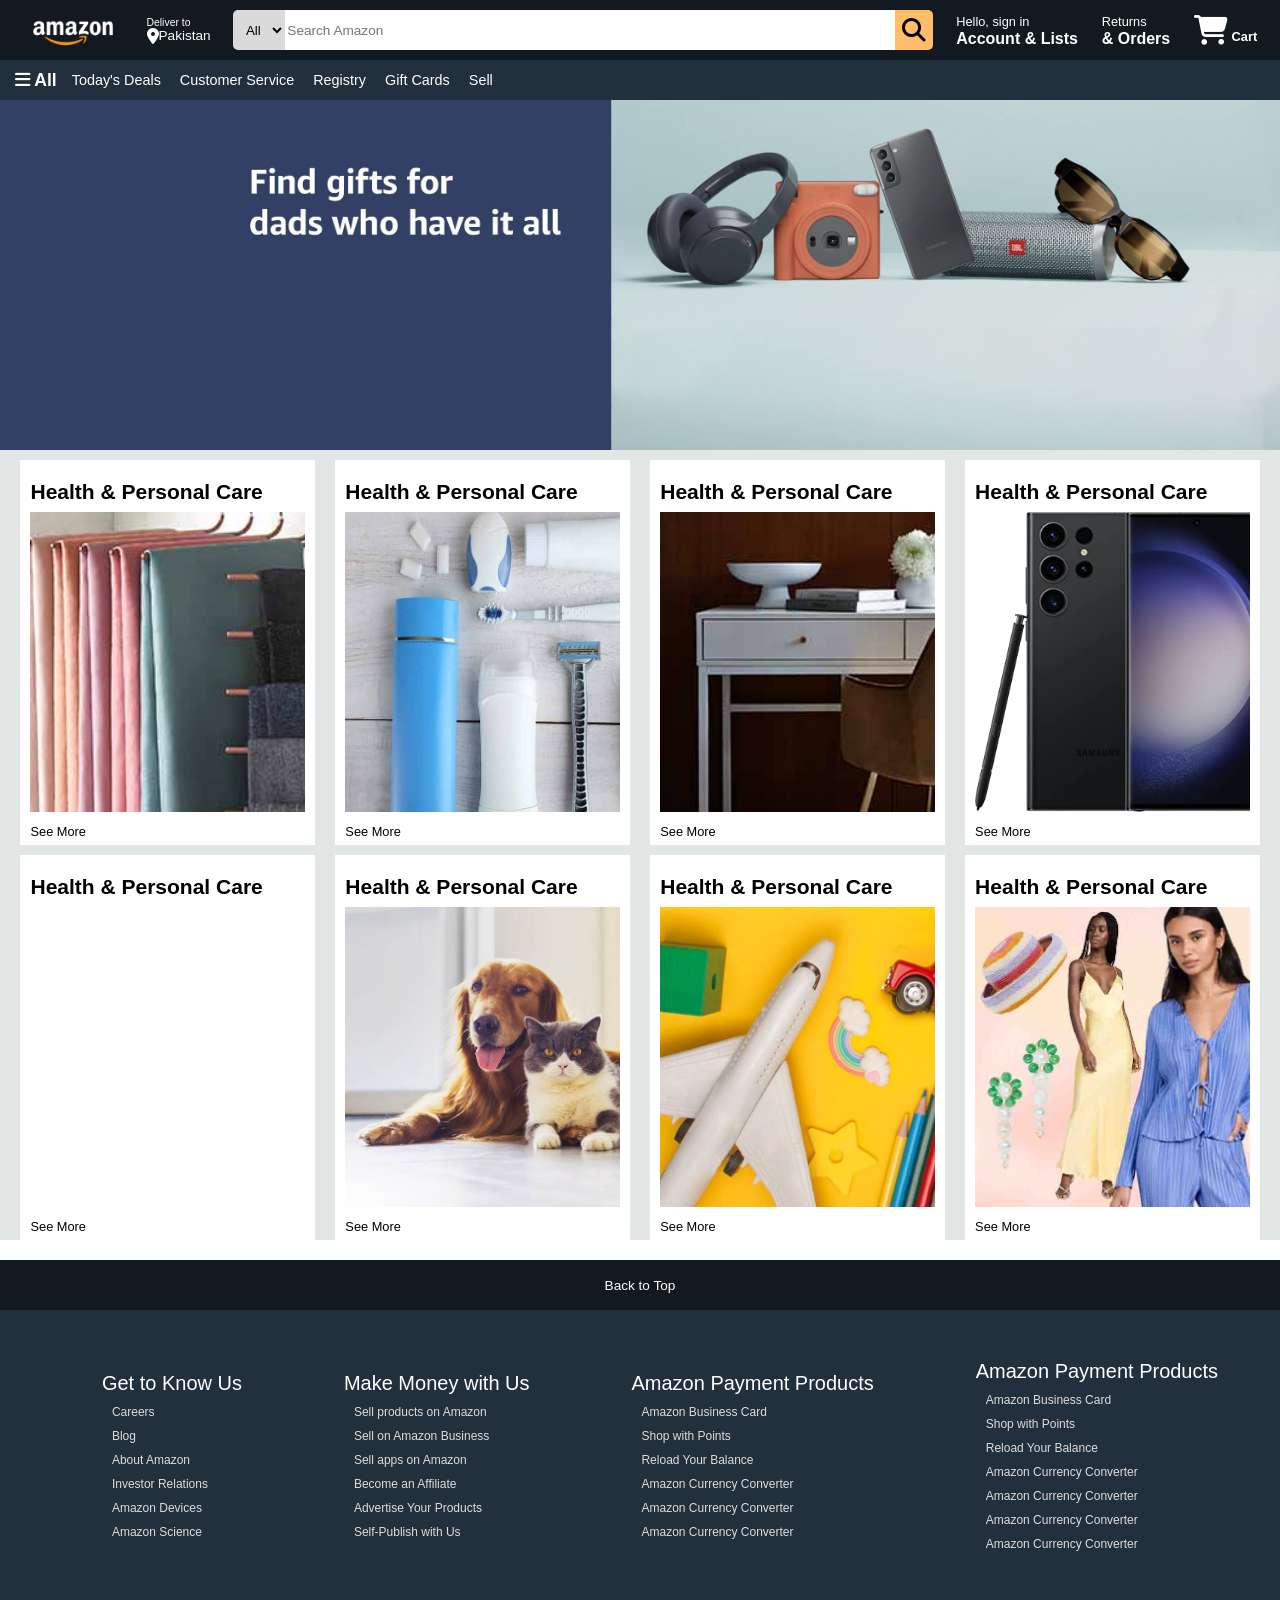
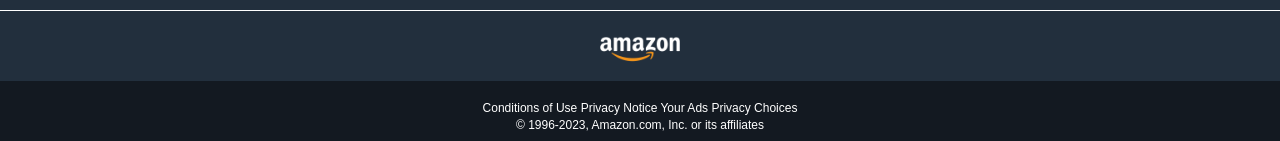
==== index.html @ ba128ec3 "all files" ====
<!DOCTYPE html>
<html lang="en">

<head>
    <meta charset="UTF-8">
    <meta name="viewport" content="width=device-width, initial-scale=1.0">
    <title>Amazon</title>
    <link rel="stylesheet" href="index.css">
    <link rel="stylesheet" href="https://cdnjs.cloudflare.com/ajax/libs/font-awesome/6.4.2/css/all.min.css"
        integrity="sha512-z3gLpd7yknf1YoNbCzqRKc4qyor8gaKU1qmn+CShxbuBusANI9QpRohGBreCFkKxLhei6S9CQXFEbbKuqLg0DA=="
        crossorigin="anonymous" referrerpolicy="no-referrer" />
</head>

<body>
    <header>
        <div class="navbar">
            <div class="nav-logo border">
                <div class="logo"></div>
            </div>
            <div class="nav-address border">
                <p class="add-first">Deliver to</p>
                <div class="nav-location">
                    <i class="fa-solid fa-location-dot"></i>
                    <p class="add-second">Pakistan</p>
                </div>
            </div>
            <div class="nav-search">
                <select class="nav-select">
                    <option>All</option>
                </select>
                <input class="search-input" placeholder="Search Amazon" type="text">
                <div class="search-icon">
                    <i class="fa-solid fa-magnifying-glass"></i>
                </div>
            </div>
            <div class="nav-signin border">
                <p><span>Hello, sign in</span></p>
                <p class="nav-p">Account & Lists</p>
            </div>
            <div class="nav-return border">
                <p><span>Returns</span></p>
                <p class="nav-p"> & Orders</p>
            </div>
            <div class="nav-cart border">
                <i class="fa-solid fa-cart-shopping"></i>
                Cart
            </div>
        </div>
        <div class="panel ">
            <div class="panel-icon">
                <i class="fa-solid fa-bars"></i>
                All
            </div>
            <div class="panel-ops">
                <p>Today's Deals</p>
                <p> Customer Service</p>
                <p> Registry</p>
                <p>Gift Cards </p>
                <p>Sell</p>
            </div>
        </div>
    </header>
    <main>
        <div class="hero-section">
            <div class="hero-img">
                <div class="image" style="background-image: url('/images/hero_image.jpg');">
                </div>
            </div>
            <div class="shop-section">
                <div class="box">
                    <div class="box-content">
                        <h4 style="font-size: 21px;">Health & Personal Care</h4>
                        <div class="box-img" style="background-image: url('/images/box1_image.jpg');"></div>
                        <div class="box-link">
                            <span>See More</span>
                        </div>
                    </div>
                </div>
                <div class="box">
                    <div class="box-content">
                        <h4 style="font-size: 21px;">Health & Personal Care</h4>
                        <div class="box-img" style="background-image: url('/images/box2_image.jpg');"></div>
                        <div class="box-link">
                            <span>See More</span>
                        </div>
                    </div>
                </div>
                <div class="box">
                    <div class="box-content">
                        <h4 style="font-size: 21px;">Health & Personal Care</h4>
                        <div class="box-img" style="background-image: url('/images/box3_image.jpg');"></div>
                        <div class="box-link">
                            <span>See More</span>
                        </div>
                    </div>
                </div>
                <div class="box">
                    <div class="box-content">
                        <h4 style="font-size: 21px;">Health & Personal Care</h4>
                        <div class="box-img" style="background-image: url('/images/box4_image.jpg');"></div>
                        <div class="box-link">
                            <span>See More</span>
                        </div>
                    </div>
                </div>
                <div class="box">
                    <div class="box-content">
                        <h4 style="font-size: 21px;">Health & Personal Care</h4>
                        <div class="box-img" style="background-image: url('/images/box5_image.jpg');"></div>
                        <div class="box-link">
                            <span>See More</span>
                        </div>
                    </div>
                </div>
                <div class="box">
                    <div class="box-content">
                        <h4 style="font-size: 21px;">Health & Personal Care</h4>
                        <div class="box-img" style="background-image: url('/images/box6_image.jpg');"></div>
                        <div class="box-link">
                            <span>See More</span>
                        </div>
                    </div>
                </div>
                <div class="box">
                    <div class="box-content">
                        <h4 style="font-size: 21px;">Health & Personal Care</h4>
                        <div class="box-img" style="background-image: url('/images/box7_image.jpg');"></div>
                        <div class="box-link">
                            <span>See More</span>
                        </div>
                    </div>
                </div>
                <div class="box">
                    <div class="box-content">
                        <h4 style="font-size: 21px;">Health & Personal Care</h4>
                        <div class="box-img" style="background-image: url('/images/box8_image.jpg');"></div>
                        <div class="box-link">
                            <span>See More</span>
                        </div>
                    </div>
                </div>
            </div>
        </div>
    </main>
    <footer>
        <div class="panel-1">
            <p>Back to Top</p>
        </div>
        <div class="panel-2">
            <ul>
                <p>Get to Know Us</p>
                <a>Careers</a>
                <a>Blog</a>
                <a>About Amazon</a>
                <a>Investor Relations</a>
                <a>Amazon Devices</a>
                <a>Amazon Science</a>
            </ul>
            <ul>
                <p> Make Money with Us</p>
                <a>Sell products on Amazon</a>
                <a>Sell on Amazon Business</a>
                <a>Sell apps on Amazon</a>
                <a>Become an Affiliate</a>
                <a>Advertise Your Products</a>
                <a>Self-Publish with Us</a>
            </ul>
            <ul>
                <p> Amazon Payment Products</p>
                <a>Amazon Business Card</a>
                <a>Shop with Points</a>
                <a>Reload Your Balance</a>
                <a>Amazon Currency Converter</a>
                <a>Amazon Currency Converter</a>
                <a>Amazon Currency Converter</a>
            </ul>
            <ul>
                <p> Amazon Payment Products</p>
                <a>Amazon Business Card</a>
                <a>Shop with Points</a>
                <a>Reload Your Balance</a>
                <a>Amazon Currency Converter</a>
                <a>Amazon Currency Converter</a>
                <a>Amazon Currency Converter</a>
                <a>Amazon Currency Converter</a>
            </ul>
        </div>
        <div class="panel-3">
            <div class="logo-panel-3"></div>
        </div>
        <div class="panel-4">
            <div class="text-footer">
                <a>Conditions of Use</a>
                <a>Privacy Notice</a>
                <a>Your Ads Privacy Choices</a>
            </div>
            <div class="copyright">
                <p>© 1996-2023, Amazon.com, Inc. or its affiliates</p>
            </div>
        </div>
    </footer>
</body>

</html>
---- index.css ----
* {
    margin: 0;
    font-family: Arial, Helvetica, sans-serif;
    border: border-box;
}

.navbar {
    height: 60px;
    background-color: #131921;
    color: white;
    display: flex;
    align-items: center;
    justify-content: space-evenly;
}

.nav-logo {
    height: 50px;
    width: 100px;
}

.logo {
    height: 50px;
    width: 100%;
    background-image: url("./images/amazon_logo.png");
    background-size: cover;
}

.border{
    border: 1.5px solid transparent;
    /* border-radius: 10px; */
}

.border:hover{
    border: 1.5px solid white;
}

/* navbar -- address box  */

.add-first{
    font-size: 0.65rem;
    /* margin-left: 10px; */
}

.add-second{
    font-size: 0.85rem;
}

.nav-location{
    display: flex;
}


/* nav --- search box */

.nav-search{
    display: flex;
    /* background-color: aqua; */
    height: 40px;
    width: 700px;
    border: none;
}

.nav-select{
    text-align: center;
    width: 60px;
    border: none;
    height: 40px;
    background-color: #DADADA;
    border-top-left-radius: 5px;
    border-bottom-left-radius: 5px;
  
}

.search-input{
    width: 100%;
    font-size: 0.85rem;
    border: none;

}

.nav-search:hover{
    border: 2px solid orange;
    border-radius: 5px;
}

.search-icon{
    display: flex;
    width: 45px;
    /* height: 40; */
    align-items: center;
    justify-content: center;
    border-top-right-radius: 5px;
    border-bottom-right-radius: 5px;
    font-size: 1.5rem;
    background-color: #febd68;
    color: black;

}


/* nav  signin box */


span{
    font-size: 0.8rem;
}

.nav-p{
    font-weight: 550;
}

/* nav cart */

.nav-cart i {
    font-size: 30px;
}

.nav-cart{
    font-size: 0.8rem;
    font-weight: 650;
}

/* panel */

.panel{
    background-color: #222f3d;
    display: flex;
    align-items: center;
    /* justify-content: space-evenly; */
    color: white;
    height: 40px;
    font-size: 0.9rem;
    font-weight: 500;
}
.panel-ops{
    width: 70%;

}

.panel-ops p {
    display: inline;
    margin-left: 15px;

}

.panel-icon{
    margin-left: 15px;
    font-size: 1.1rem;
    font-weight: 600;
}

/* hero  section */

.hero-section{
    width: 100%;
    height: auto;
}

.hero-img{
    width: 100%;
    height: 350px;
}

.image{
    background-size: cover;
    width: 100%;
    height: 100%;
}

/* shop section */

.shop-section{
    display: flex;
    justify-content: space-evenly;
    align-items:flex-end;
    flex-wrap: wrap;
    background-color: #e2e7e6;
}

.box{
    width: 23%;
    height: 350px;
    background-color: white;
    padding: 20px 0px 15px ;
    margin-top: 10px;
}

.box-img{
    background-size: cover;
    height: 300px;
    margin-top: 8px;
    
}

.box-content{
    margin-right: 10px;
    margin-left: 10px;
}

.box-link {
    margin-top: 10px;
}

/* footer section */

footer{
    margin-top: 20px;
}

.panel-1{
    background-color: #131921;
    height: 50px;
    font-size: 0.85rem;
    color: white;
    display: flex;
    align-items: center;
    justify-content: center;
}

.panel-2{
    background-color: #222f3d;
    height: 300px;
    color: white;
    display: flex;
    align-items: center;
    justify-content: space-evenly;
}

ul p{
    font-size: 20px;
}

ul a{
    display: block;
    font-size: 0.75rem;
    margin: 10px;
    color: #dddddd;
}

.panel-3{
    background-color: #222f3d;
    color: #DADADA;
    border-top: 0.5px solid white;
    height: 70px;
    display: flex;
    justify-content: center;
    align-items: center;
}

.logo-panel-3{
    height: 50px;
    width: 100px;
    background-image: url("./images/amazon_logo.png");
    background-size: cover;
}

.panel-4{
    height: 60px;
    background-color: #131921;
    color: white;
    font-size: 0.75rem;
    text-align: center;
}

.text-footer{
    padding-top: 20px;
}

.copyright{
    padding-top: 3px;
}
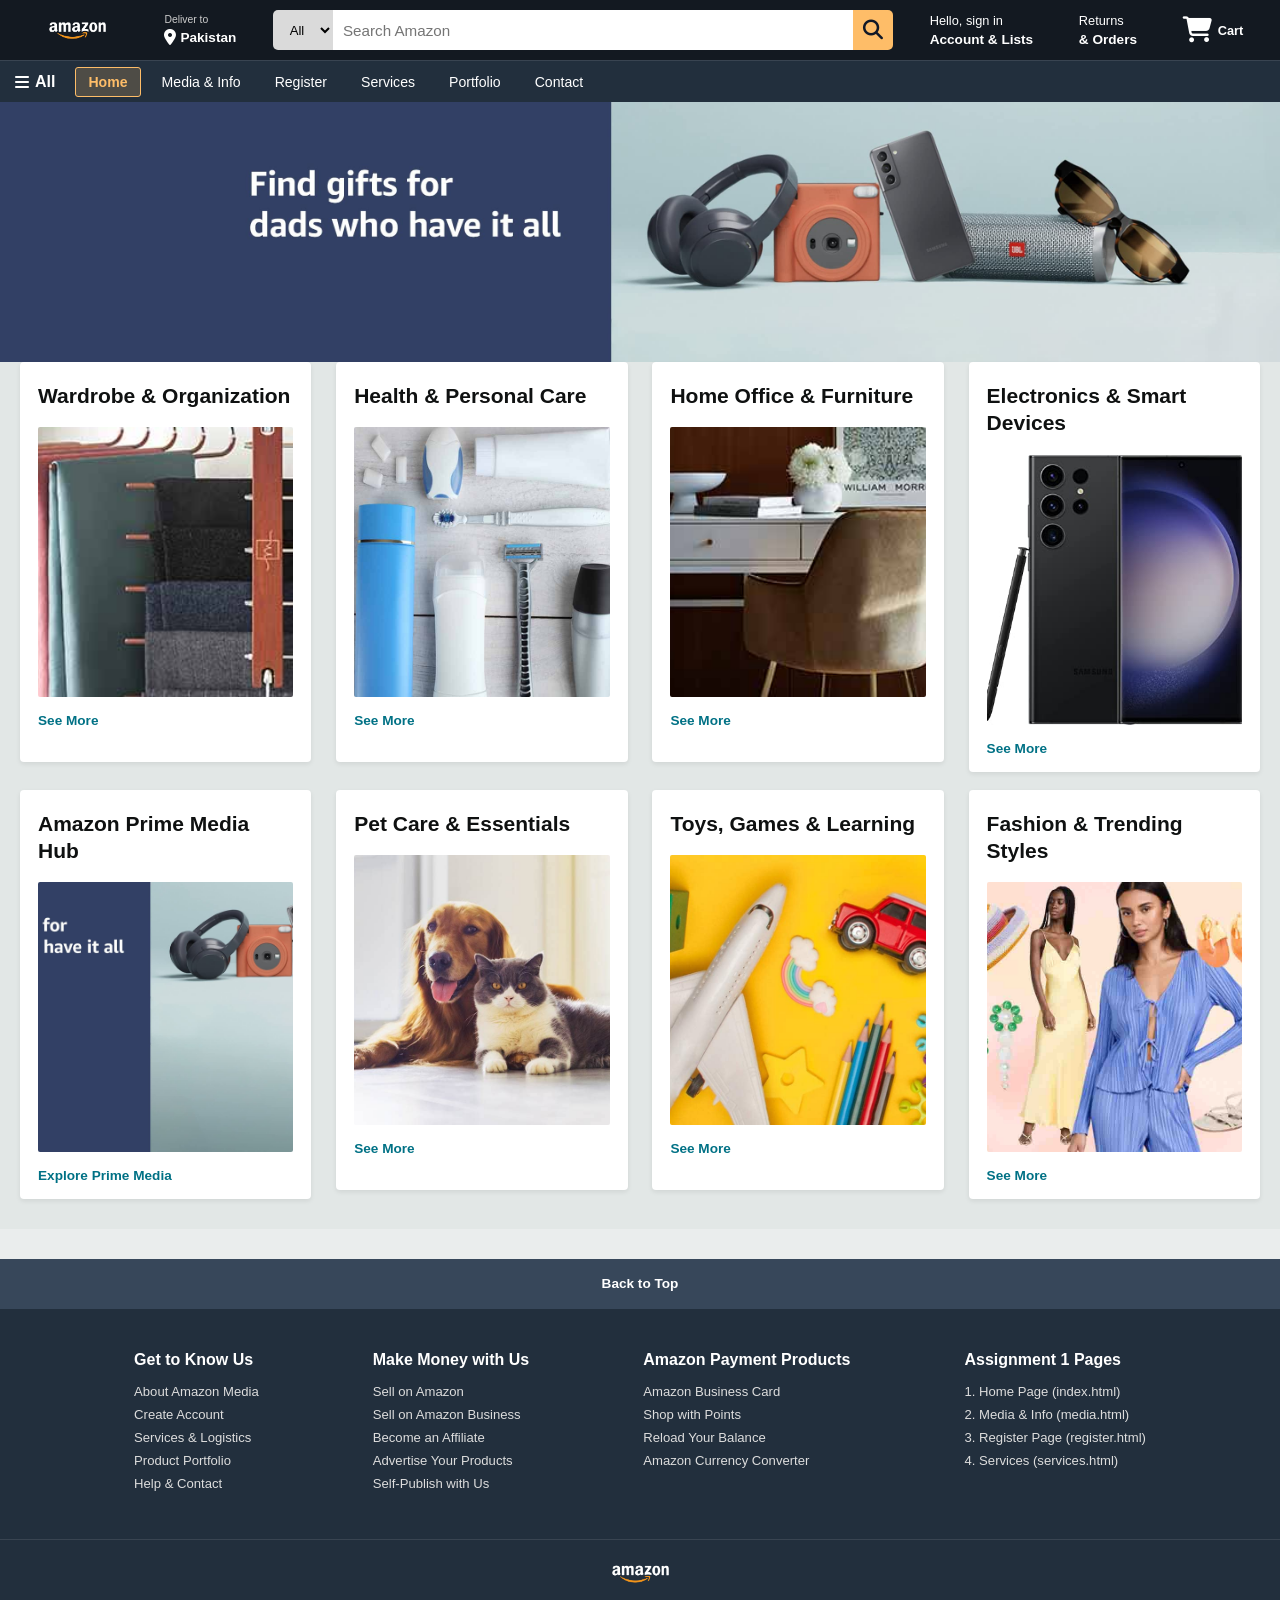
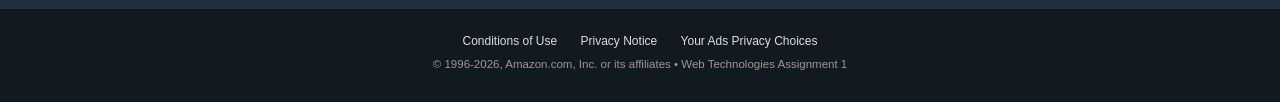
==== commit 9d619a25: "Fix box-sizing reset, remove inline styles, and add ID selectors to index" ====
--- a/index.html
+++ b/index.html
@@ -4,18 +4,22 @@
 <head>
     <meta charset="UTF-8">
     <meta name="viewport" content="width=device-width, initial-scale=1.0">
-    <title>Amazon</title>
+    <title>Amazon Clone - Online Shopping</title>
+    <!-- Page 1 Stylesheet demonstrating Element, Class, and ID selectors, Font/Text, Borders, Backgrounds -->
     <link rel="stylesheet" href="index.css">
     <link rel="stylesheet" href="https://cdnjs.cloudflare.com/ajax/libs/font-awesome/6.4.2/css/all.min.css"
         integrity="sha512-z3gLpd7yknf1YoNbCzqRKc4qyor8gaKU1qmn+CShxbuBusANI9QpRohGBreCFkKxLhei6S9CQXFEbbKuqLg0DA=="
         crossorigin="anonymous" referrerpolicy="no-referrer" />
 </head>
 
-<body>
-    <header>
+<body id="amazon-home-body">
+    <!-- Header with ID selector -->
+    <header id="main-header">
         <div class="navbar">
-            <div class="nav-logo border">
-                <div class="logo"></div>
+            <div class="nav-logo border" id="logo-container">
+                <a href="index.html" class="logo-anchor" title="Amazon Home">
+                    <img src="./images/amazon_logo.png" alt="Amazon Logo" class="header-logo-image">
+                </a>
             </div>
             <div class="nav-address border">
                 <p class="add-first">Deliver to</p>
@@ -27,162 +31,181 @@
             <div class="nav-search">
                 <select class="nav-select">
                     <option>All</option>
+                    <option>Prime Video</option>
+                    <option>Amazon Devices</option>
+                    <option>Electronics</option>
                 </select>
                 <input class="search-input" placeholder="Search Amazon" type="text">
                 <div class="search-icon">
                     <i class="fa-solid fa-magnifying-glass"></i>
                 </div>
             </div>
-            <div class="nav-signin border">
+            <a href="register.html" class="nav-signin border" title="Go to Registration">
                 <p><span>Hello, sign in</span></p>
-                <p class="nav-p">Account & Lists</p>
-            </div>
+                <p class="nav-p">Account &amp; Lists</p>
+            </a>
             <div class="nav-return border">
                 <p><span>Returns</span></p>
-                <p class="nav-p"> & Orders</p>
+                <p class="nav-p">&amp; Orders</p>
             </div>
             <div class="nav-cart border">
                 <i class="fa-solid fa-cart-shopping"></i>
-                Cart
-            </div>
-        </div>
-        <div class="panel ">
+                <span>Cart</span>
+            </div>
+        </div>
+
+        <!-- Secondary Panel: Navigation bar linking all 6 pages -->
+        <div class="panel" id="navigation-panel">
             <div class="panel-icon">
                 <i class="fa-solid fa-bars"></i>
                 All
             </div>
-            <div class="panel-ops">
-                <p>Today's Deals</p>
-                <p> Customer Service</p>
-                <p> Registry</p>
-                <p>Gift Cards </p>
-                <p>Sell</p>
-            </div>
+            <nav class="panel-ops">
+                <a href="index.html" class="panel-link active-link">Home</a>
+                <a href="media.html" class="panel-link">Media &amp; Info</a>
+                <a href="register.html" class="panel-link">Register</a>
+                <a href="services.html" class="panel-link">Services</a>
+                <a href="portfolio.html" class="panel-link">Portfolio</a>
+                <a href="contact.html" class="panel-link">Contact</a>
+            </nav>
         </div>
     </header>
-    <main>
-        <div class="hero-section">
+
+    <!-- Main Content Container with ID Selector -->
+    <main id="main-content">
+        <div class="hero-section" id="hero-banner">
             <div class="hero-img">
-                <div class="image" style="background-image: url('/images/hero_image.jpg');">
-                </div>
-            </div>
-            <div class="shop-section">
-                <div class="box">
-                    <div class="box-content">
-                        <h4 style="font-size: 21px;">Health & Personal Care</h4>
-                        <div class="box-img" style="background-image: url('/images/box1_image.jpg');"></div>
-                        <div class="box-link">
-                            <span>See More</span>
-                        </div>
-                    </div>
-                </div>
-                <div class="box">
-                    <div class="box-content">
-                        <h4 style="font-size: 21px;">Health & Personal Care</h4>
-                        <div class="box-img" style="background-image: url('/images/box2_image.jpg');"></div>
-                        <div class="box-link">
-                            <span>See More</span>
-                        </div>
-                    </div>
-                </div>
-                <div class="box">
-                    <div class="box-content">
-                        <h4 style="font-size: 21px;">Health & Personal Care</h4>
-                        <div class="box-img" style="background-image: url('/images/box3_image.jpg');"></div>
-                        <div class="box-link">
-                            <span>See More</span>
-                        </div>
-                    </div>
-                </div>
-                <div class="box">
-                    <div class="box-content">
-                        <h4 style="font-size: 21px;">Health & Personal Care</h4>
-                        <div class="box-img" style="background-image: url('/images/box4_image.jpg');"></div>
-                        <div class="box-link">
-                            <span>See More</span>
-                        </div>
-                    </div>
-                </div>
-                <div class="box">
-                    <div class="box-content">
-                        <h4 style="font-size: 21px;">Health & Personal Care</h4>
-                        <div class="box-img" style="background-image: url('/images/box5_image.jpg');"></div>
-                        <div class="box-link">
-                            <span>See More</span>
-                        </div>
-                    </div>
-                </div>
-                <div class="box">
-                    <div class="box-content">
-                        <h4 style="font-size: 21px;">Health & Personal Care</h4>
-                        <div class="box-img" style="background-image: url('/images/box6_image.jpg');"></div>
-                        <div class="box-link">
-                            <span>See More</span>
-                        </div>
-                    </div>
-                </div>
-                <div class="box">
-                    <div class="box-content">
-                        <h4 style="font-size: 21px;">Health & Personal Care</h4>
-                        <div class="box-img" style="background-image: url('/images/box7_image.jpg');"></div>
-                        <div class="box-link">
-                            <span>See More</span>
-                        </div>
-                    </div>
-                </div>
-                <div class="box">
-                    <div class="box-content">
-                        <h4 style="font-size: 21px;">Health & Personal Care</h4>
-                        <div class="box-img" style="background-image: url('/images/box8_image.jpg');"></div>
-                        <div class="box-link">
-                            <span>See More</span>
+                <div class="image hero-background"></div>
+            </div>
+
+            <!-- Shop Section Grid with ID Selector -->
+            <div class="shop-section" id="shop-grid">
+                <!-- Box 1 -->
+                <div class="box">
+                    <div class="box-content">
+                        <h4 class="box-heading">Wardrobe &amp; Organization</h4>
+                        <div class="box-img box-img-1"></div>
+                        <div class="box-link">
+                            <a href="media.html" class="see-more-link">See More</a>
+                        </div>
+                    </div>
+                </div>
+
+                <!-- Box 2 -->
+                <div class="box">
+                    <div class="box-content">
+                        <h4 class="box-heading">Health &amp; Personal Care</h4>
+                        <div class="box-img box-img-2"></div>
+                        <div class="box-link">
+                            <a href="media.html" class="see-more-link">See More</a>
+                        </div>
+                    </div>
+                </div>
+
+                <!-- Box 3 -->
+                <div class="box">
+                    <div class="box-content">
+                        <h4 class="box-heading">Home Office &amp; Furniture</h4>
+                        <div class="box-img box-img-3"></div>
+                        <div class="box-link">
+                            <a href="media.html" class="see-more-link">See More</a>
+                        </div>
+                    </div>
+                </div>
+
+                <!-- Box 4 -->
+                <div class="box">
+                    <div class="box-content">
+                        <h4 class="box-heading">Electronics &amp; Smart Devices</h4>
+                        <div class="box-img box-img-4"></div>
+                        <div class="box-link">
+                            <a href="media.html" class="see-more-link">See More</a>
+                        </div>
+                    </div>
+                </div>
+
+                <!-- Box 5: Links to Media & Info Hub -->
+                <div class="box">
+                    <div class="box-content">
+                        <h4 class="box-heading">Amazon Prime Media Hub</h4>
+                        <div class="box-img box-img-5"></div>
+                        <div class="box-link">
+                            <a href="media.html" class="see-more-link">Explore Prime Media</a>
+                        </div>
+                    </div>
+                </div>
+
+                <!-- Box 6 -->
+                <div class="box">
+                    <div class="box-content">
+                        <h4 class="box-heading">Pet Care &amp; Essentials</h4>
+                        <div class="box-img box-img-6"></div>
+                        <div class="box-link">
+                            <a href="media.html" class="see-more-link">See More</a>
+                        </div>
+                    </div>
+                </div>
+
+                <!-- Box 7 -->
+                <div class="box">
+                    <div class="box-content">
+                        <h4 class="box-heading">Toys, Games &amp; Learning</h4>
+                        <div class="box-img box-img-7"></div>
+                        <div class="box-link">
+                            <a href="media.html" class="see-more-link">See More</a>
+                        </div>
+                    </div>
+                </div>
+
+                <!-- Box 8 -->
+                <div class="box">
+                    <div class="box-content">
+                        <h4 class="box-heading">Fashion &amp; Trending Styles</h4>
+                        <div class="box-img box-img-8"></div>
+                        <div class="box-link">
+                            <a href="media.html" class="see-more-link">See More</a>
                         </div>
                     </div>
                 </div>
             </div>
         </div>
     </main>
-    <footer>
-        <div class="panel-1">
-            <p>Back to Top</p>
+
+    <!-- Footer with ID Selector -->
+    <footer id="site-footer">
+        <div class="panel-1" id="back-to-top">
+            <a href="#main-header" class="back-link">Back to Top</a>
         </div>
         <div class="panel-2">
             <ul>
                 <p>Get to Know Us</p>
-                <a>Careers</a>
-                <a>Blog</a>
-                <a>About Amazon</a>
-                <a>Investor Relations</a>
-                <a>Amazon Devices</a>
-                <a>Amazon Science</a>
-            </ul>
-            <ul>
-                <p> Make Money with Us</p>
-                <a>Sell products on Amazon</a>
-                <a>Sell on Amazon Business</a>
-                <a>Sell apps on Amazon</a>
-                <a>Become an Affiliate</a>
-                <a>Advertise Your Products</a>
-                <a>Self-Publish with Us</a>
-            </ul>
-            <ul>
-                <p> Amazon Payment Products</p>
-                <a>Amazon Business Card</a>
-                <a>Shop with Points</a>
-                <a>Reload Your Balance</a>
-                <a>Amazon Currency Converter</a>
-                <a>Amazon Currency Converter</a>
-                <a>Amazon Currency Converter</a>
-            </ul>
-            <ul>
-                <p> Amazon Payment Products</p>
-                <a>Amazon Business Card</a>
-                <a>Shop with Points</a>
-                <a>Reload Your Balance</a>
-                <a>Amazon Currency Converter</a>
-                <a>Amazon Currency Converter</a>
-                <a>Amazon Currency Converter</a>
-                <a>Amazon Currency Converter</a>
+                <a href="media.html">About Amazon Media</a>
+                <a href="register.html">Create Account</a>
+                <a href="services.html">Services &amp; Logistics</a>
+                <a href="portfolio.html">Product Portfolio</a>
+                <a href="contact.html">Help &amp; Contact</a>
+            </ul>
+            <ul>
+                <p>Make Money with Us</p>
+                <a href="register.html">Sell on Amazon</a>
+                <a href="register.html">Sell on Amazon Business</a>
+                <a href="services.html">Become an Affiliate</a>
+                <a href="services.html">Advertise Your Products</a>
+                <a href="services.html">Self-Publish with Us</a>
+            </ul>
+            <ul>
+                <p>Amazon Payment Products</p>
+                <a href="services.html">Amazon Business Card</a>
+                <a href="services.html">Shop with Points</a>
+                <a href="services.html">Reload Your Balance</a>
+                <a href="services.html">Amazon Currency Converter</a>
+            </ul>
+            <ul>
+                <p>Assignment 1 Pages</p>
+                <a href="index.html">1. Home Page (index.html)</a>
+                <a href="media.html">2. Media &amp; Info (media.html)</a>
+                <a href="register.html">3. Register Page (register.html)</a>
+                <a href="services.html">4. Services (services.html)</a>
             </ul>
         </div>
         <div class="panel-3">
@@ -190,12 +213,12 @@
         </div>
         <div class="panel-4">
             <div class="text-footer">
-                <a>Conditions of Use</a>
-                <a>Privacy Notice</a>
-                <a>Your Ads Privacy Choices</a>
+                <a href="index.html">Conditions of Use</a>
+                <a href="index.html">Privacy Notice</a>
+                <a href="index.html">Your Ads Privacy Choices</a>
             </div>
             <div class="copyright">
-                <p>© 1996-2023, Amazon.com, Inc. or its affiliates</p>
+                <p>&copy; 1996-2026, Amazon.com, Inc. or its affiliates &bull; Web Technologies Assignment 1</p>
             </div>
         </div>
     </footer>
--- a/index.css
+++ b/index.css
@@ -1,9 +1,93 @@
+/* ==========================================================================
+   AMAZON CLONE - HOMEPAGE STYLESHEET (index.css)
+   Course: Web Technologies - Project 1 (Assignment 1, Page 1)
+   Demonstrating:
+   1. Element Selectors (body, p, a, ul, h4, input, select, footer, header)
+   2. Class Selectors (.navbar, .nav-logo, .panel, .box, .box-img, etc.)
+   3. ID Selectors (#main-header, #main-content, #hero-banner, #shop-grid, #site-footer)
+   4. Text and Font Properties (font-family, font-size, font-weight, line-height, text-align)
+   5. Borders and Outlines (border, border-radius, border-color, border-style)
+   6. Background Colors & Images (background-color, background-image, background-size)
+   ========================================================================== */
+
+/* Universal Box Sizing */
 * {
     margin: 0;
+    padding: 0;
     font-family: Arial, Helvetica, sans-serif;
-    border: border-box;
-}
-
+    box-sizing: border-box; /* Corrected standard box model */
+}
+
+/* --- 1. ELEMENT SELECTORS --- */
+body {
+    background-color: #eaeded;
+    color: #0f1111;
+}
+
+header {
+    width: 100%;
+}
+
+p {
+    font-size: 0.85rem;
+    line-height: 1.4;
+}
+
+a {
+    text-decoration: none;
+    color: inherit;
+}
+
+/* --- 2. ID SELECTORS (Explicitly required for Page 1 CSS) --- */
+#main-header {
+    position: relative;
+    width: 100%;
+    z-index: 100;
+}
+
+#logo-container {
+    display: flex;
+    align-items: center;
+    justify-content: center;
+}
+
+#navigation-panel {
+    border-top: 1px solid rgba(255, 255, 255, 0.1);
+}
+
+#main-content {
+    width: 100%;
+    min-height: 800px;
+}
+
+#hero-banner {
+    position: relative;
+    width: 100%;
+}
+
+#shop-grid {
+    position: relative;
+    z-index: 10;
+    margin-top: -160px; /* Classic Amazon hero overlap layout */
+    padding: 0 20px 30px 20px;
+}
+
+#site-footer {
+    width: 100%;
+    margin-top: 30px;
+}
+
+#back-to-top {
+    transition: background-color 0.2s;
+}
+
+#back-to-top:hover {
+    background-color: #232f3e;
+}
+
+/* --- 3. CLASS SELECTORS & COMPONENT STYLES --- */
+
+/* Primary Navbar */
 .navbar {
     height: 60px;
     background-color: #131921;
@@ -18,254 +102,347 @@
     width: 100px;
 }
 
-.logo {
-    height: 50px;
-    width: 100%;
-    background-image: url("./images/amazon_logo.png");
-    background-size: cover;
-}
-
-.border{
+.header-logo-image {
+    height: 40px;
+    width: auto;
+    object-fit: contain;
+    margin-top: 5px;
+}
+
+.border {
     border: 1.5px solid transparent;
-    /* border-radius: 10px; */
-}
-
-.border:hover{
+    padding: 5px 8px;
+    border-radius: 2px;
+}
+
+.border:hover {
     border: 1.5px solid white;
 }
 
-/* navbar -- address box  */
-
-.add-first{
+/* Navbar -- Address box */
+.add-first {
     font-size: 0.65rem;
-    /* margin-left: 10px; */
-}
-
-.add-second{
+    color: #cccccc;
+}
+
+.add-second {
     font-size: 0.85rem;
-}
-
-.nav-location{
-    display: flex;
-}
-
-
-/* nav --- search box */
-
-.nav-search{
-    display: flex;
-    /* background-color: aqua; */
+    font-weight: 700;
+    color: #ffffff;
+}
+
+.nav-location {
+    display: flex;
+    align-items: center;
+    gap: 4px;
+}
+
+/* Nav --- Search box */
+.nav-search {
+    display: flex;
     height: 40px;
-    width: 700px;
+    width: 620px;
     border: none;
-}
-
-.nav-select{
+    border-radius: 5px;
+    overflow: hidden;
+}
+
+.nav-select {
     text-align: center;
     width: 60px;
     border: none;
     height: 40px;
-    background-color: #DADADA;
-    border-top-left-radius: 5px;
-    border-bottom-left-radius: 5px;
-  
-}
-
-.search-input{
-    width: 100%;
+    background-color: #dadada;
+    font-size: 0.82rem;
+    cursor: pointer;
+}
+
+.search-input {
+    width: 100%;
+    font-size: 0.95rem;
+    border: none;
+    padding: 0 10px;
+    outline: none;
+}
+
+.nav-search:hover {
+    outline: 2px solid #febd68;
+}
+
+.search-icon {
+    display: flex;
+    width: 48px;
+    align-items: center;
+    justify-content: center;
+    font-size: 1.25rem;
+    background-color: #febd68;
+    color: #111827;
+    cursor: pointer;
+}
+
+.search-icon:hover {
+    background-color: #f3a847;
+}
+
+/* Nav -- Signin & Return */
+.nav-signin {
+    color: white;
+    display: block;
+}
+
+span {
+    font-size: 0.8rem;
+}
+
+.nav-p {
+    font-weight: 700;
+}
+
+/* Nav -- Cart */
+.nav-cart {
     font-size: 0.85rem;
-    border: none;
-
-}
-
-.nav-search:hover{
-    border: 2px solid orange;
-    border-radius: 5px;
-}
-
-.search-icon{
-    display: flex;
-    width: 45px;
-    /* height: 40; */
-    align-items: center;
-    justify-content: center;
-    border-top-right-radius: 5px;
-    border-bottom-right-radius: 5px;
-    font-size: 1.5rem;
-    background-color: #febd68;
-    color: black;
-
-}
-
-
-/* nav  signin box */
-
-
-span{
-    font-size: 0.8rem;
-}
-
-.nav-p{
-    font-weight: 550;
-}
-
-/* nav cart */
+    font-weight: 700;
+    display: flex;
+    align-items: center;
+    gap: 6px;
+    cursor: pointer;
+}
 
 .nav-cart i {
-    font-size: 30px;
-}
-
-.nav-cart{
-    font-size: 0.8rem;
-    font-weight: 650;
-}
-
-/* panel */
-
-.panel{
+    font-size: 26px;
+}
+
+/* --- 4. SECONDARY NAVIGATION PANEL (Linking All Pages) --- */
+.panel {
     background-color: #222f3d;
     display: flex;
     align-items: center;
-    /* justify-content: space-evenly; */
     color: white;
-    height: 40px;
+    height: 42px;
     font-size: 0.9rem;
     font-weight: 500;
-}
-.panel-ops{
-    width: 70%;
-
-}
-
-.panel-ops p {
-    display: inline;
-    margin-left: 15px;
-
-}
-
-.panel-icon{
-    margin-left: 15px;
-    font-size: 1.1rem;
-    font-weight: 600;
-}
-
-/* hero  section */
-
-.hero-section{
-    width: 100%;
-    height: auto;
-}
-
-.hero-img{
-    width: 100%;
-    height: 350px;
-}
-
-.image{
+    padding: 0 15px;
+}
+
+.panel-icon {
+    font-size: 1rem;
+    font-weight: 700;
+    margin-right: 20px;
+    cursor: pointer;
+    display: flex;
+    align-items: center;
+    gap: 6px;
+}
+
+.panel-ops {
+    display: flex;
+    align-items: center;
+    gap: 8px;
+}
+
+/* Panel Links restyled for Home Page */
+.panel-link {
+    color: #ffffff;
+    padding: 6px 12px;
+    border-radius: 3px;
+    border: 1px solid transparent;
+    font-size: 0.88rem;
+    transition: all 0.2s;
+}
+
+.panel-link:hover {
+    border-color: #ffffff;
+    background-color: rgba(255, 255, 255, 0.1);
+}
+
+.active-link {
+    border-color: #febd68;
+    background-color: rgba(254, 189, 104, 0.2);
+    color: #febd68;
+    font-weight: 700;
+}
+
+/* --- 5. HERO SECTION --- */
+.hero-section {
+    width: 100%;
+}
+
+.hero-img {
+    width: 100%;
+    height: 420px;
+}
+
+.image {
+    width: 100%;
+    height: 100%;
     background-size: cover;
-    width: 100%;
-    height: 100%;
-}
-
-/* shop section */
-
-.shop-section{
-    display: flex;
-    justify-content: space-evenly;
-    align-items:flex-end;
+    background-position: center top;
+}
+
+.hero-background {
+    background-image: url('./images/hero_image.jpg');
+}
+
+/* --- 6. SHOP SECTION & BOX CARDS --- */
+.shop-section {
+    display: flex;
+    justify-content: space-between;
+    align-items: flex-start;
     flex-wrap: wrap;
     background-color: #e2e7e6;
-}
-
-.box{
-    width: 23%;
-    height: 350px;
+    gap: 18px 0;
+}
+
+.box {
+    width: 23.5%;
+    min-height: 400px;
     background-color: white;
-    padding: 20px 0px 15px ;
-    margin-top: 10px;
-}
-
-.box-img{
+    padding: 20px 18px 15px;
+    border-radius: 4px;
+    box-shadow: 0 2px 5px rgba(0, 0, 0, 0.08);
+}
+
+.box-content {
+    height: 100%;
+    display: flex;
+    flex-direction: column;
+    justify-content: space-between;
+}
+
+.box-heading {
+    font-size: 21px;
+    font-weight: 700;
+    color: #0f1111;
+    margin-bottom: 10px;
+    line-height: 1.3;
+}
+
+.box-img {
     background-size: cover;
-    height: 300px;
+    background-position: center;
+    height: 270px;
     margin-top: 8px;
-    
-}
-
-.box-content{
-    margin-right: 10px;
-    margin-left: 10px;
-}
+    border-radius: 2px;
+}
+
+/* Distinct category background images */
+.box-img-1 { background-image: url('./images/box1_image.jpg'); }
+.box-img-2 { background-image: url('./images/box2_image.jpg'); }
+.box-img-3 { background-image: url('./images/box3_image.jpg'); }
+.box-img-4 { background-image: url('./images/box4_image.jpg'); }
+.box-img-5 { background-image: url('./images/hero_image.jpg'); }
+.box-img-6 { background-image: url('./images/box6_image.jpg'); }
+.box-img-7 { background-image: url('./images/box7_image.jpg'); }
+.box-img-8 { background-image: url('./images/box8_image.jpg'); }
 
 .box-link {
-    margin-top: 10px;
-}
-
-/* footer section */
-
-footer{
-    margin-top: 20px;
-}
-
-.panel-1{
+    margin-top: 14px;
+}
+
+.see-more-link {
+    color: #007185;
+    font-size: 0.85rem;
+    font-weight: 600;
+}
+
+.see-more-link:hover {
+    color: #c7511f;
+    text-decoration: underline;
+}
+
+/* --- 7. FOOTER SECTION --- */
+.panel-1 {
+    background-color: #37475a;
+    height: 50px;
+    display: flex;
+    align-items: center;
+    justify-content: center;
+}
+
+.back-link {
+    color: white;
+    font-size: 0.85rem;
+    font-weight: 600;
+    display: block;
+    width: 100%;
+    text-align: center;
+    line-height: 50px;
+}
+
+.panel-2 {
+    background-color: #222f3d;
+    padding: 40px 20px;
+    color: white;
+    display: flex;
+    align-items: flex-start;
+    justify-content: space-evenly;
+}
+
+.panel-2 ul {
+    list-style: none;
+}
+
+.panel-2 ul p {
+    font-size: 1rem;
+    font-weight: 700;
+    margin-bottom: 12px;
+    color: #ffffff;
+}
+
+.panel-2 ul a {
+    display: block;
+    font-size: 0.82rem;
+    margin: 8px 0;
+    color: #dddddd;
+    transition: color 0.2s;
+}
+
+.panel-2 ul a:hover {
+    color: #ffffff;
+    text-decoration: underline;
+}
+
+.panel-3 {
+    background-color: #222f3d;
+    color: #dadada;
+    border-top: 1px solid rgba(255, 255, 255, 0.1);
+    height: 70px;
+    display: flex;
+    justify-content: center;
+    align-items: center;
+}
+
+.logo-panel-3 {
+    height: 40px;
+    width: 100px;
+    background-image: url('./images/amazon_logo.png');
+    background-size: contain;
+    background-repeat: no-repeat;
+    background-position: center;
+}
+
+.panel-4 {
     background-color: #131921;
-    height: 50px;
-    font-size: 0.85rem;
-    color: white;
-    display: flex;
-    align-items: center;
-    justify-content: center;
-}
-
-.panel-2{
-    background-color: #222f3d;
-    height: 300px;
-    color: white;
-    display: flex;
-    align-items: center;
-    justify-content: space-evenly;
-}
-
-ul p{
-    font-size: 20px;
-}
-
-ul a{
-    display: block;
-    font-size: 0.75rem;
-    margin: 10px;
     color: #dddddd;
-}
-
-.panel-3{
-    background-color: #222f3d;
-    color: #DADADA;
-    border-top: 0.5px solid white;
-    height: 70px;
-    display: flex;
-    justify-content: center;
-    align-items: center;
-}
-
-.logo-panel-3{
-    height: 50px;
-    width: 100px;
-    background-image: url("./images/amazon_logo.png");
-    background-size: cover;
-}
-
-.panel-4{
-    height: 60px;
-    background-color: #131921;
-    color: white;
     font-size: 0.75rem;
     text-align: center;
-}
-
-.text-footer{
-    padding-top: 20px;
-}
-
-.copyright{
-    padding-top: 3px;
+    padding: 25px 15px 30px;
+}
+
+.text-footer {
+    margin-bottom: 8px;
+}
+
+.text-footer a {
+    margin: 0 10px;
+    color: #dddddd;
+}
+
+.text-footer a:hover {
+    text-decoration: underline;
+}
+
+.copyright p {
+    font-size: 0.72rem;
+    color: #999999;
 }
